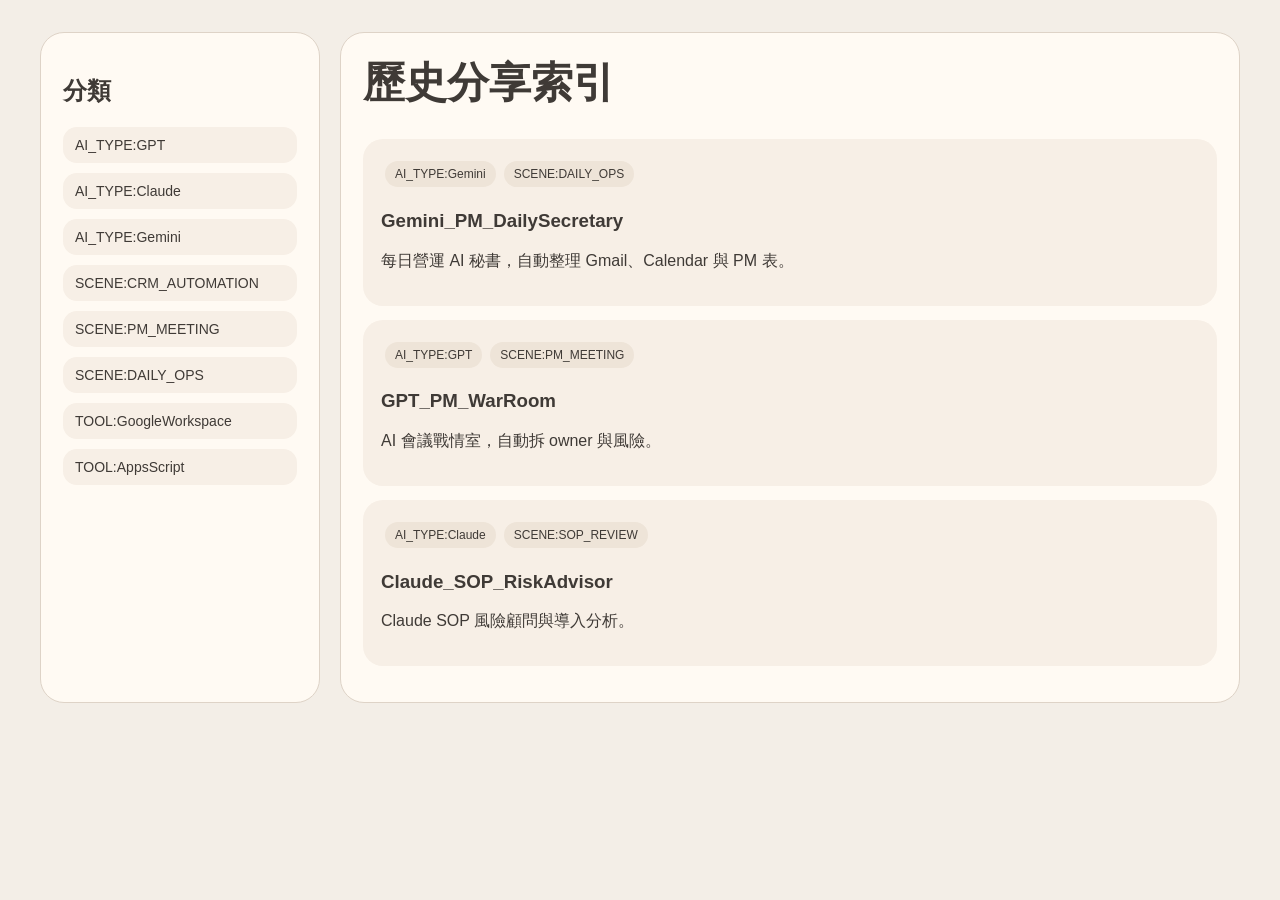
==== category.html @ 3e8bd2c6 "Add category index preview" ====
<!DOCTYPE html><html lang="zh-Hant"><head><meta charset="UTF-8"><meta name="viewport" content="width=device-width, initial-scale=1.0"><title>AI Trends Categories</title><style>body{font-family:-apple-system,BlinkMacSystemFont,'Segoe UI','Noto Sans TC',sans-serif;background:#f3eee7;color:#3f3a36;margin:0;padding:32px}.layout{display:grid;grid-template-columns:280px 1fr;gap:20px;max-width:1200px;margin:auto}.panel{background:#fffaf3;border:1px solid #ded3c7;border-radius:24px;padding:22px}.filter{background:#f7efe6;border-radius:14px;padding:10px 12px;margin-bottom:10px;font-size:14px}.card{background:#f7efe6;border-radius:20px;padding:18px;margin-bottom:14px}.tag{display:inline-block;background:#eee4d8;border-radius:999px;padding:6px 10px;margin:4px;font-size:12px}h1{font-size:42px;margin-top:0}@media(max-width:880px){.layout{grid-template-columns:1fr}}</style></head><body><div class="layout"><aside class="panel"><h2>分類</h2><div class="filter">AI_TYPE:GPT</div><div class="filter">AI_TYPE:Claude</div><div class="filter">AI_TYPE:Gemini</div><div class="filter">SCENE:CRM_AUTOMATION</div><div class="filter">SCENE:PM_MEETING</div><div class="filter">SCENE:DAILY_OPS</div><div class="filter">TOOL:GoogleWorkspace</div><div class="filter">TOOL:AppsScript</div></aside><main class="panel"><h1>歷史分享索引</h1><div class="card"><div class="tag">AI_TYPE:Gemini</div><div class="tag">SCENE:DAILY_OPS</div><h3>Gemini_PM_DailySecretary</h3><p>每日營運 AI 秘書，自動整理 Gmail、Calendar 與 PM 表。</p></div><div class="card"><div class="tag">AI_TYPE:GPT</div><div class="tag">SCENE:PM_MEETING</div><h3>GPT_PM_WarRoom</h3><p>AI 會議戰情室，自動拆 owner 與風險。</p></div><div class="card"><div class="tag">AI_TYPE:Claude</div><div class="tag">SCENE:SOP_REVIEW</div><h3>Claude_SOP_RiskAdvisor</h3><p>Claude SOP 風險顧問與導入分析。</p></div></main></div></body></html>
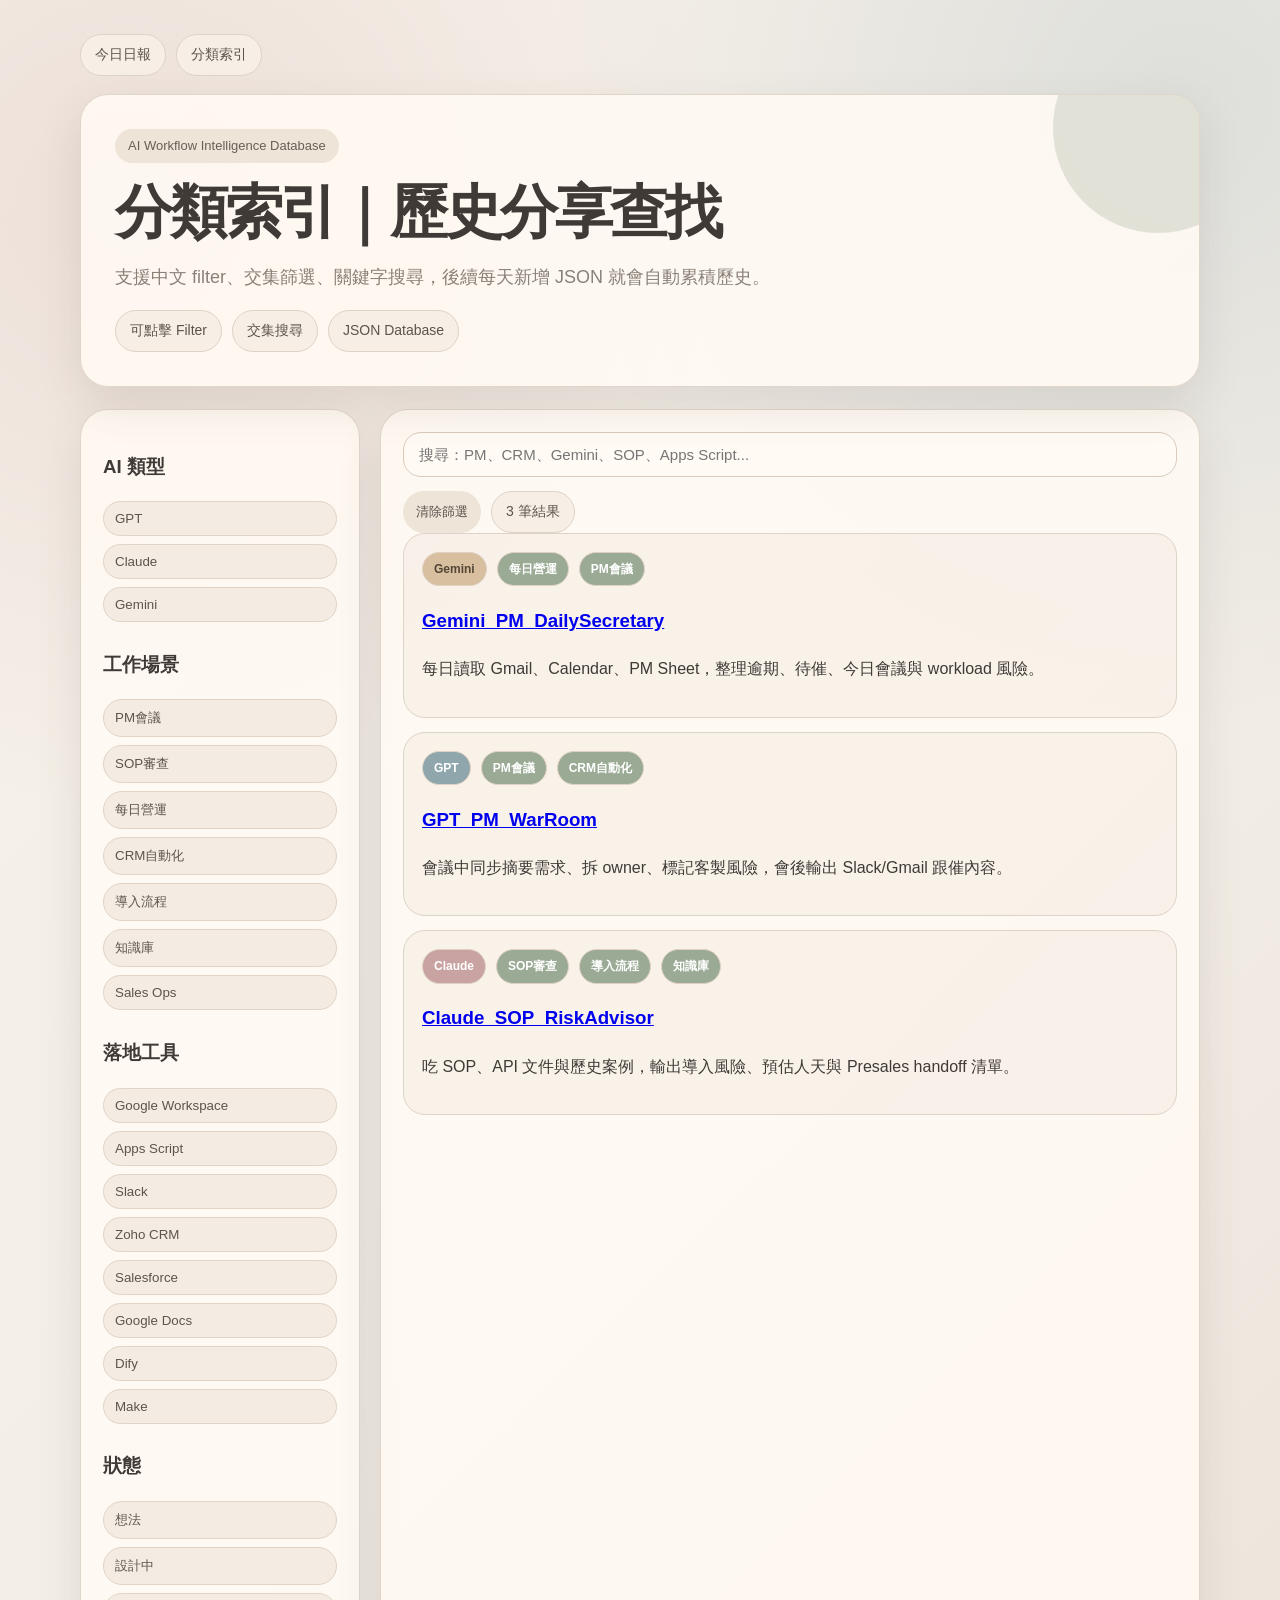
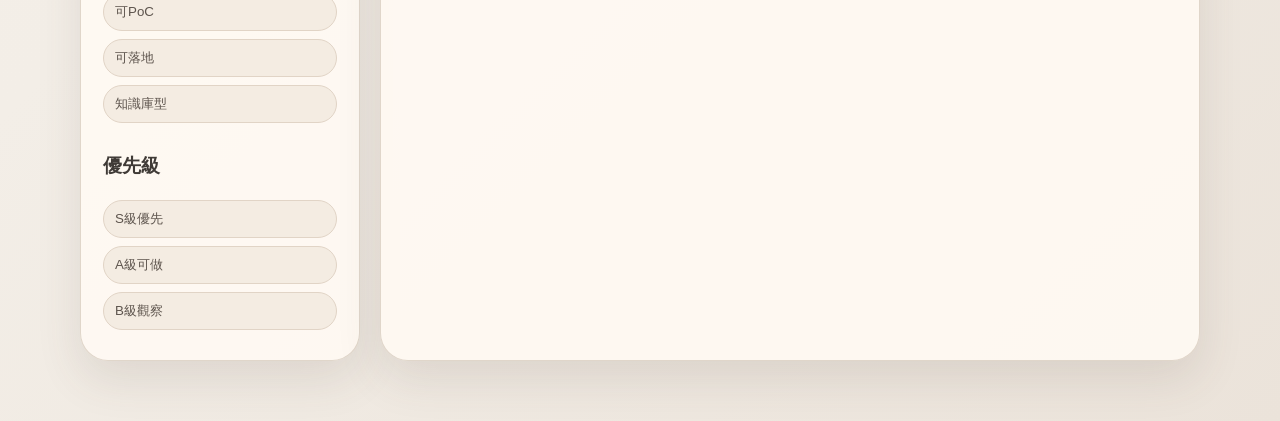
==== commit 10312d9c: "Upgrade category page to interactive v2" ====
--- a/category.html
+++ b/category.html
@@ -1 +1 @@
-<!DOCTYPE html><html lang="zh-Hant"><head><meta charset="UTF-8"><meta name="viewport" content="width=device-width, initial-scale=1.0"><title>AI Trends Categories</title><style>body{font-family:-apple-system,BlinkMacSystemFont,'Segoe UI','Noto Sans TC',sans-serif;background:#f3eee7;color:#3f3a36;margin:0;padding:32px}.layout{display:grid;grid-template-columns:280px 1fr;gap:20px;max-width:1200px;margin:auto}.panel{background:#fffaf3;border:1px solid #ded3c7;border-radius:24px;padding:22px}.filter{background:#f7efe6;border-radius:14px;padding:10px 12px;margin-bottom:10px;font-size:14px}.card{background:#f7efe6;border-radius:20px;padding:18px;margin-bottom:14px}.tag{display:inline-block;background:#eee4d8;border-radius:999px;padding:6px 10px;margin:4px;font-size:12px}h1{font-size:42px;margin-top:0}@media(max-width:880px){.layout{grid-template-columns:1fr}}</style></head><body><div class="layout"><aside class="panel"><h2>分類</h2><div class="filter">AI_TYPE:GPT</div><div class="filter">AI_TYPE:Claude</div><div class="filter">AI_TYPE:Gemini</div><div class="filter">SCENE:CRM_AUTOMATION</div><div class="filter">SCENE:PM_MEETING</div><div class="filter">SCENE:DAILY_OPS</div><div class="filter">TOOL:GoogleWorkspace</div><div class="filter">TOOL:AppsScript</div></aside><main class="panel"><h1>歷史分享索引</h1><div class="card"><div class="tag">AI_TYPE:Gemini</div><div class="tag">SCENE:DAILY_OPS</div><h3>Gemini_PM_DailySecretary</h3><p>每日營運 AI 秘書，自動整理 Gmail、Calendar 與 PM 表。</p></div><div class="card"><div class="tag">AI_TYPE:GPT</div><div class="tag">SCENE:PM_MEETING</div><h3>GPT_PM_WarRoom</h3><p>AI 會議戰情室，自動拆 owner 與風險。</p></div><div class="card"><div class="tag">AI_TYPE:Claude</div><div class="tag">SCENE:SOP_REVIEW</div><h3>Claude_SOP_RiskAdvisor</h3><p>Claude SOP 風險顧問與導入分析。</p></div></main></div></body></html>+<!DOCTYPE html><html lang="zh-Hant"><head><meta charset="UTF-8"><meta name="viewport" content="width=device-width,initial-scale=1.0"><title>分類索引｜AI Application Trends</title><link rel="stylesheet" href="assets/style.css"></head><body><main class="wrap"><nav class="nav"><a class="pill" href="index.html">今日日報</a><a class="pill" href="category.html">分類索引</a></nav><section class="hero"><div class="eyebrow">AI Workflow Intelligence Database</div><h1>分類索引｜歷史分享查找</h1><p class="sub">支援中文 filter、交集篩選、關鍵字搜尋，後續每天新增 JSON 就會自動累積歷史。</p><div class="meta"><span class="pill">可點擊 Filter</span><span class="pill">交集搜尋</span><span class="pill">JSON Database</span></div></section><section class="layout"><aside id="filterPanel" class="sidebar"></aside><section class="results"><input id="searchInput" class="searchbar" placeholder="搜尋：PM、CRM、Gemini、SOP、Apps Script..." /><div class="active-bar"><button id="clearBtn" class="btn">清除篩選</button><span id="resultCount" class="pill"></span></div><div id="results"></div></section></section></main><script src="assets/app.js"></script><script>renderCategory();</script></body></html>
--- a/assets/style.css
+++ b/assets/style.css
@@ -0,0 +1 @@
+:root{--bg:#f3eee7;--paper:#fffaf3;--ink:#3f3a36;--muted:#8a8178;--line:#ded3c7;--sage:#9aaa95;--blue:#8fa6ad;--rose:#c9a3a1;--sand:#d8bf9f;--deep:#5f6861;--shadow:0 18px 45px rgba(82,69,58,.12)}*{box-sizing:border-box}body{margin:0;font-family:-apple-system,BlinkMacSystemFont,"Segoe UI","Noto Sans TC","PingFang TC",sans-serif;background:radial-gradient(circle at 10% 10%,rgba(201,163,161,.22),transparent 28%),radial-gradient(circle at 92% 5%,rgba(143,166,173,.22),transparent 28%),linear-gradient(135deg,#f7f1e9 0%,var(--bg) 52%,#ebe3da 100%);color:var(--ink);line-height:1.7}.wrap{width:min(1120px,calc(100% - 32px));margin:0 auto;padding:34px 0 60px}.hero,.sidebar,.results,.card{background:rgba(255,250,243,.9);border:1px solid rgba(222,211,199,.92);box-shadow:var(--shadow);border-radius:28px}.hero{padding:34px;position:relative;overflow:hidden}.hero:after{content:"";position:absolute;width:210px;height:210px;right:-64px;top:-72px;background:rgba(154,170,149,.28);border-radius:50%}.eyebrow,.pill,.tag,.filter{display:inline-flex;align-items:center;border-radius:999px}.eyebrow{padding:6px 13px;background:#eee4d8;color:#695f57;font-size:13px}.pill{padding:8px 14px;font-size:14px;background:#f7efe6;border:1px solid var(--line);color:#5c534d;text-decoration:none}h1{margin:18px 0 10px;font-size:clamp(30px,5.5vw,58px);line-height:1.08;letter-spacing:-.05em}.sub{max-width:760px;color:var(--muted);font-size:18px}.nav,.meta,.top-tags,.active-bar{display:flex;gap:10px;flex-wrap:wrap}.nav{margin-bottom:18px}.layout{display:grid;grid-template-columns:280px 1fr;gap:20px;margin-top:22px}.sidebar,.results,.card{padding:22px}.grid{display:grid;grid-template-columns:repeat(3,1fr);gap:18px}.tag{padding:6px 11px;font-size:12px;font-weight:700;background:#eee4d8;color:#645a52;border:1px solid #dfd1c3}.tag.gpt{background:var(--blue);color:#fff}.tag.claude{background:var(--rose);color:#fff}.tag.gemini{background:var(--sand);color:#534636}.tag.scene{background:var(--sage);color:#fff}.tag.priority{background:var(--deep);color:#fff}.workflow{background:#f4ece2;border-radius:18px;padding:14px;margin:10px 0;border:1px dashed #d8c9ba}.filter{width:100%;justify-content:space-between;padding:9px 11px;margin-bottom:8px;background:#f4ece2;border:1px solid #e1d4c6;color:#5d544d;cursor:pointer}.filter.active{background:var(--deep);color:#fff}.searchbar{width:100%;border:1px solid #d9cabc;border-radius:18px;padding:13px 15px;background:#fffaf3;font-size:15px;margin-bottom:14px}.result-card{border:1px solid #ded3c7;border-radius:22px;padding:18px;background:rgba(247,239,230,.66);margin-bottom:14px}.btn{border:none;border-radius:999px;background:#eee4d8;color:#5c534d;padding:9px 13px;cursor:pointer}@media(max-width:880px){.grid,.layout{grid-template-columns:1fr}}
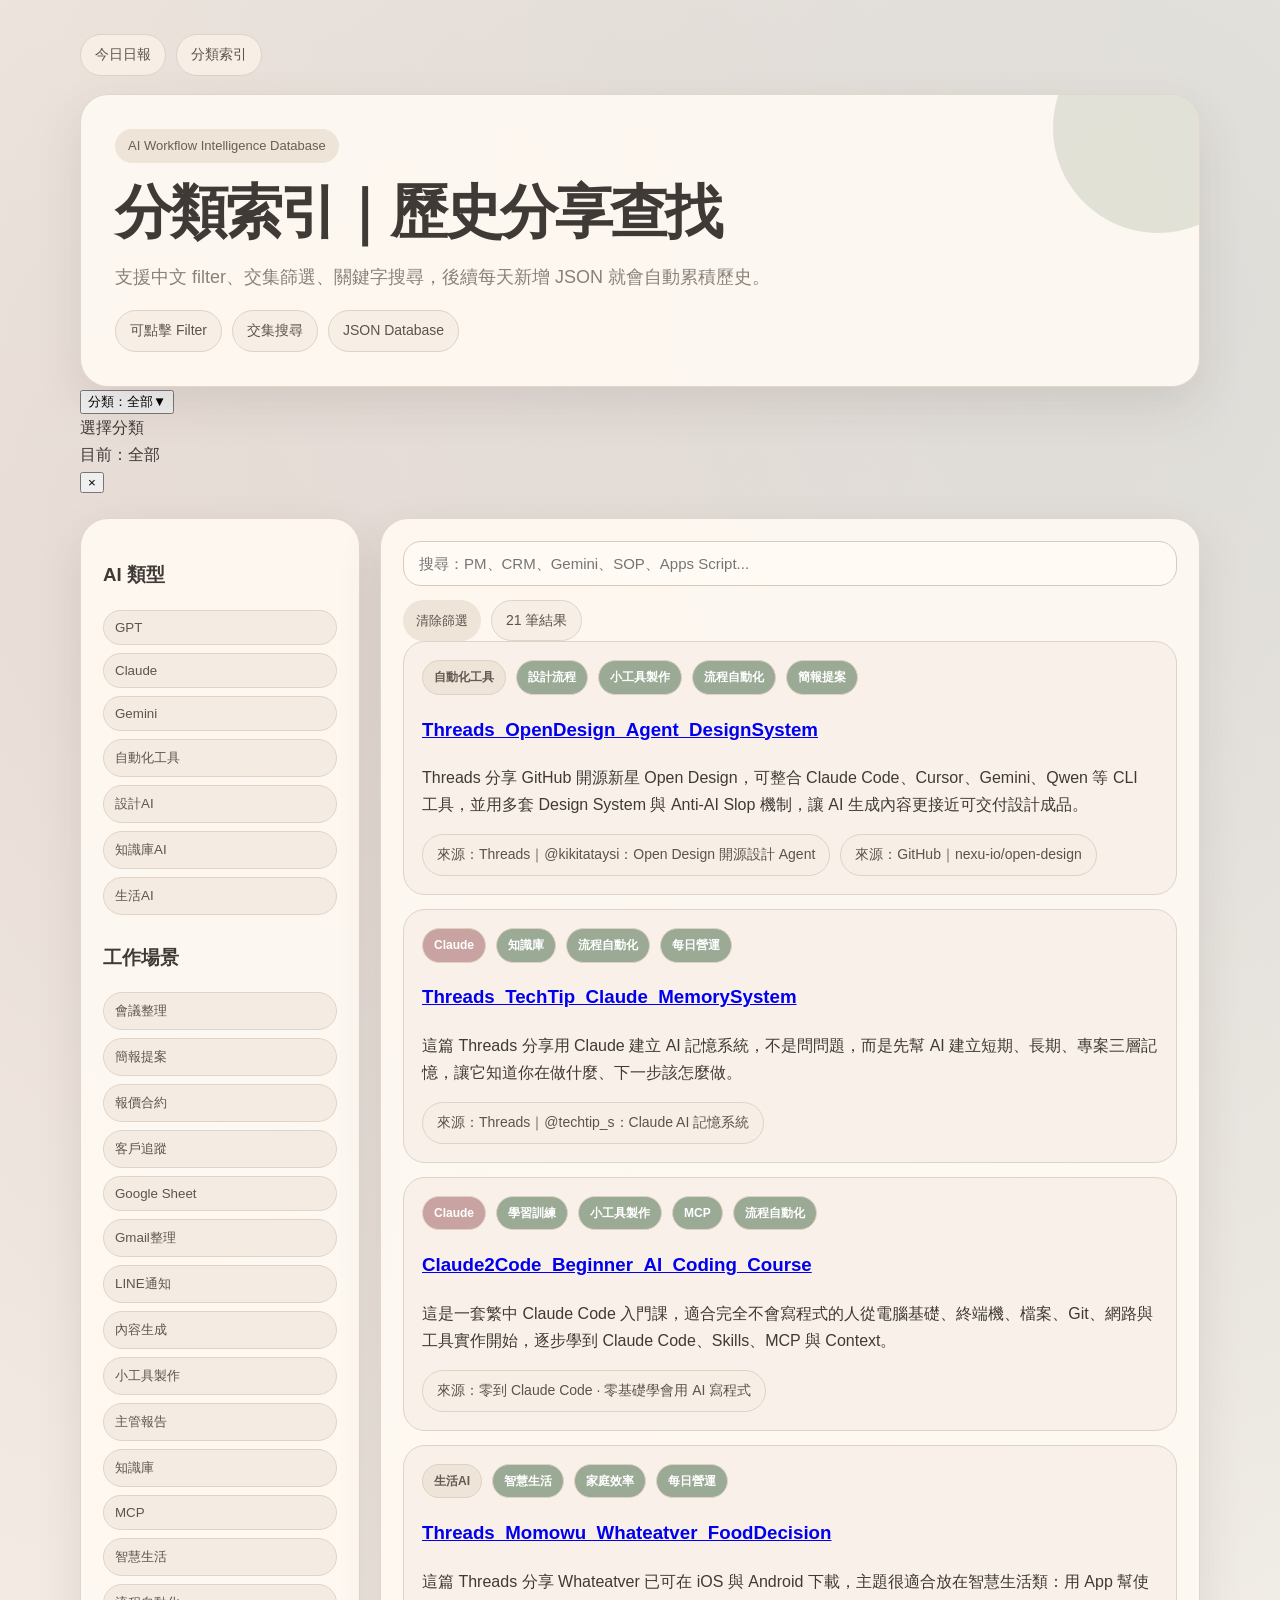
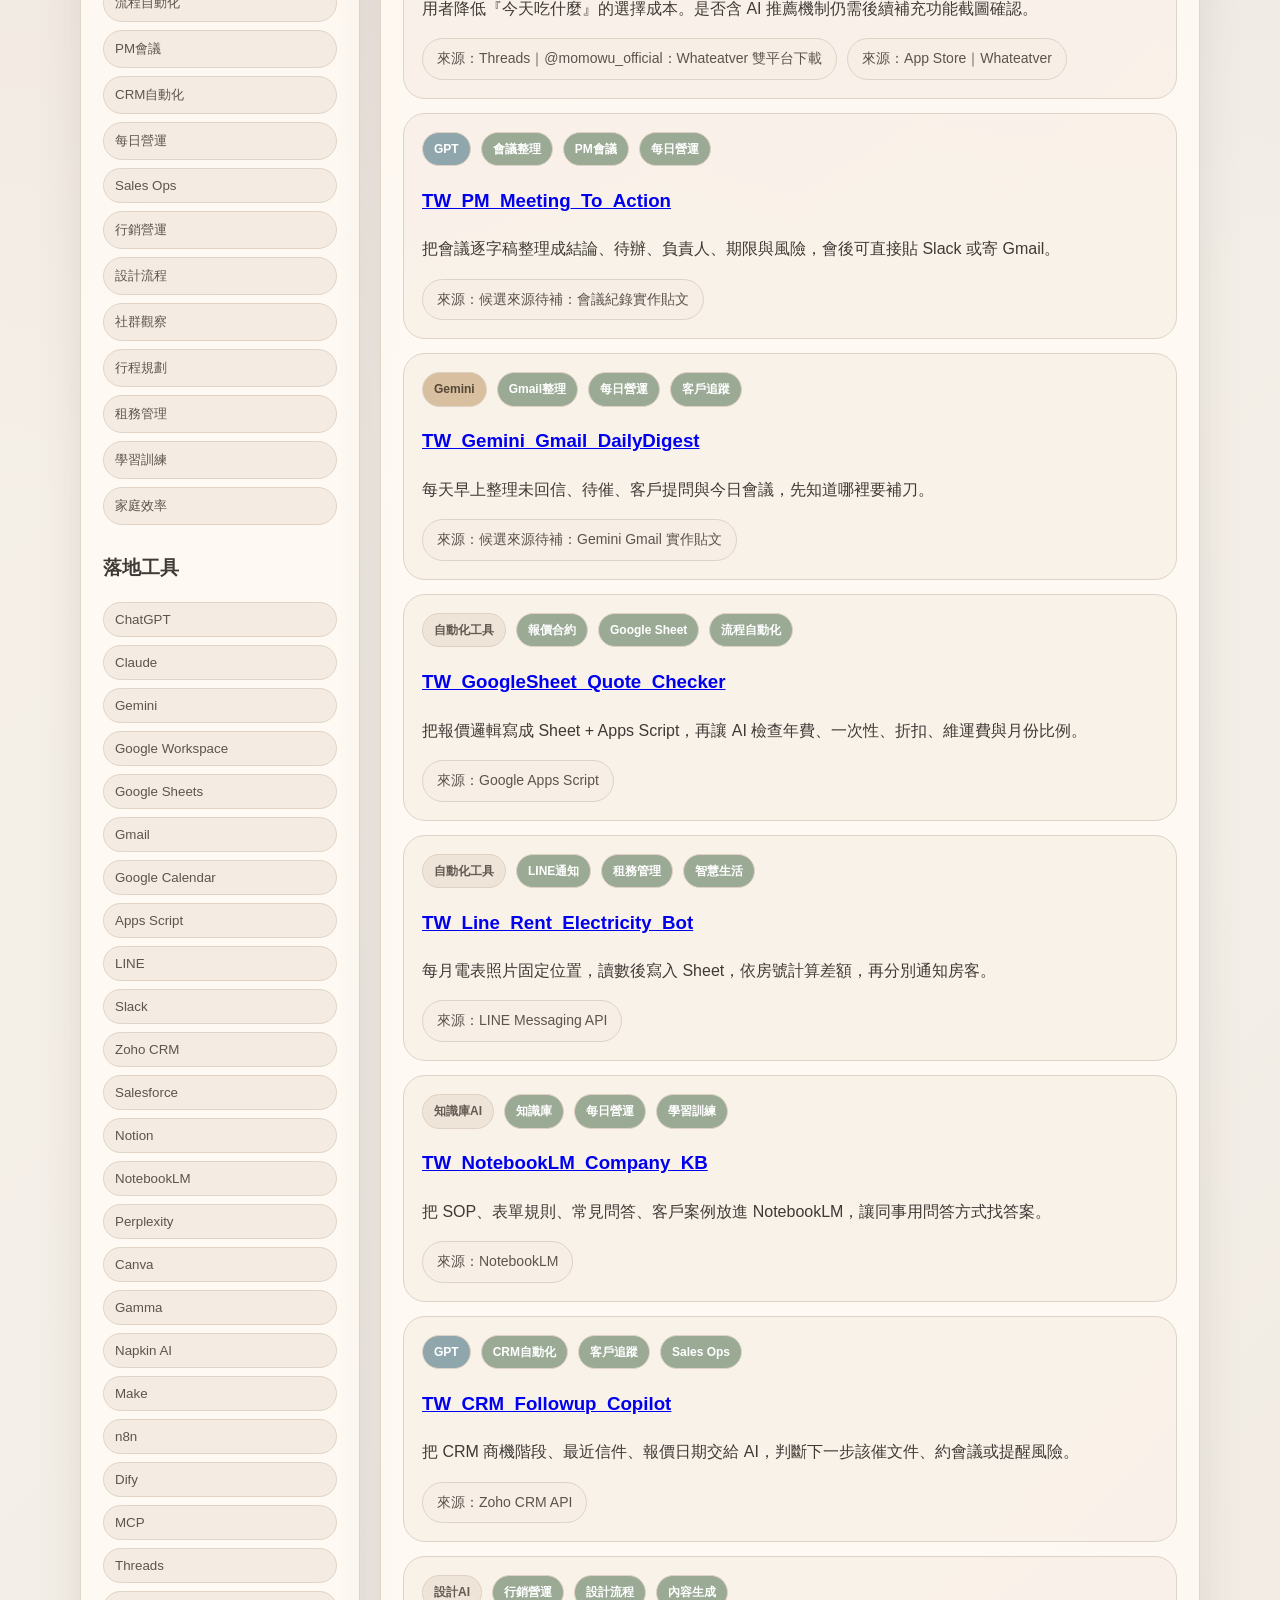
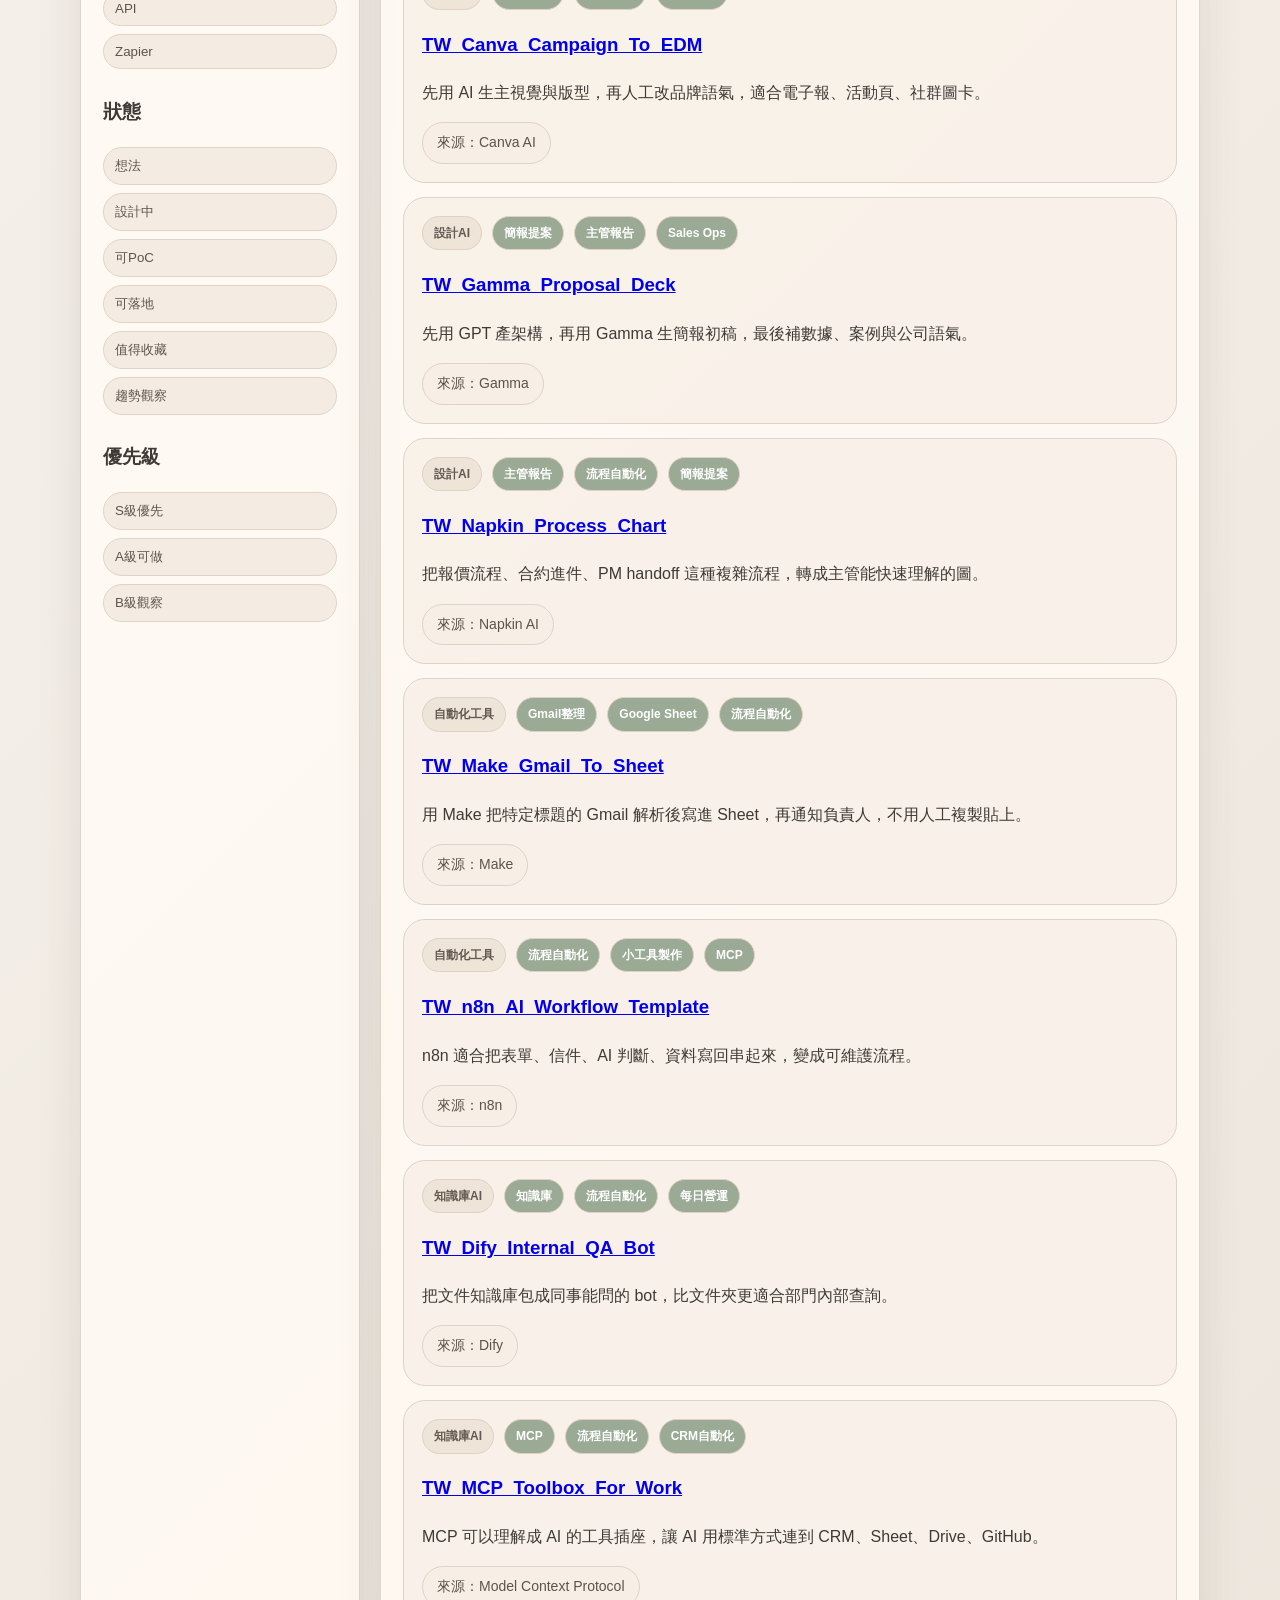
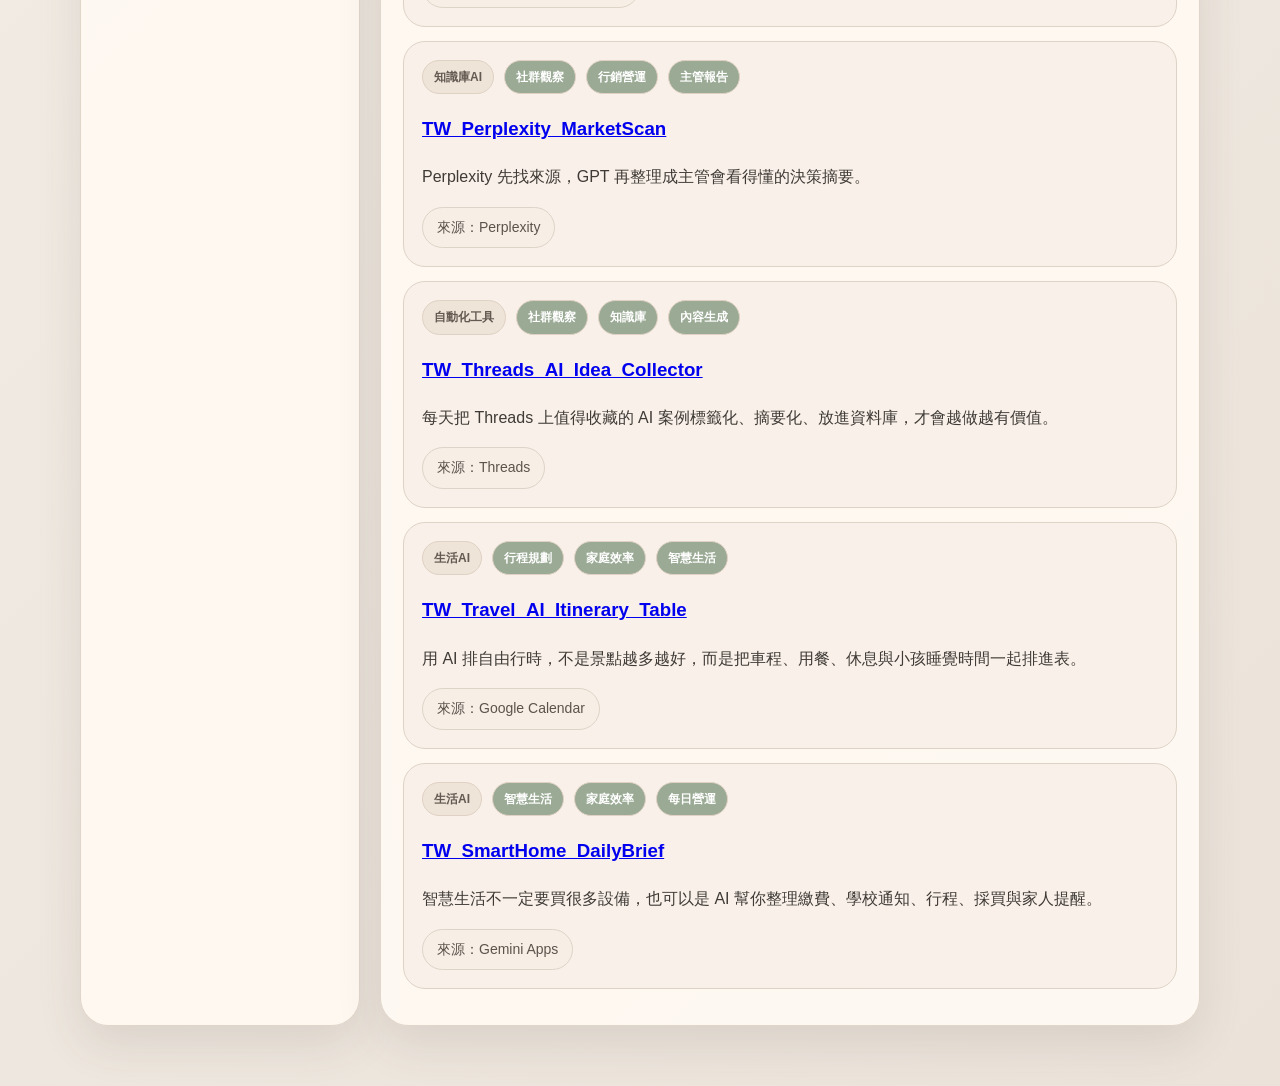
==== commit 19d009ec: "Add mobile bottom sheet filter markup" ====
--- a/category.html
+++ b/category.html
@@ -1 +1 @@
-<!DOCTYPE html><html lang="zh-Hant"><head><meta charset="UTF-8"><meta name="viewport" content="width=device-width,initial-scale=1.0"><title>分類索引｜AI Application Trends</title><link rel="stylesheet" href="assets/style.css"></head><body><main class="wrap"><nav class="nav"><a class="pill" href="index.html">今日日報</a><a class="pill" href="category.html">分類索引</a></nav><section class="hero"><div class="eyebrow">AI Workflow Intelligence Database</div><h1>分類索引｜歷史分享查找</h1><p class="sub">支援中文 filter、交集篩選、關鍵字搜尋，後續每天新增 JSON 就會自動累積歷史。</p><div class="meta"><span class="pill">可點擊 Filter</span><span class="pill">交集搜尋</span><span class="pill">JSON Database</span></div></section><section class="layout"><aside id="filterPanel" class="sidebar"></aside><section class="results"><input id="searchInput" class="searchbar" placeholder="搜尋：PM、CRM、Gemini、SOP、Apps Script..." /><div class="active-bar"><button id="clearBtn" class="btn">清除篩選</button><span id="resultCount" class="pill"></span></div><div id="results"></div></section></section></main><script src="assets/app.js"></script><script>renderCategory();</script></body></html>+<!DOCTYPE html><html lang="zh-Hant"><head><meta charset="UTF-8"><meta name="viewport" content="width=device-width,initial-scale=1.0"><title>分類索引｜AI Application Trends</title><link rel="stylesheet" href="assets/style.css"></head><body><main class="wrap"><nav class="nav"><a class="pill" href="index.html">今日日報</a><a class="pill" href="category.html">分類索引</a></nav><section class="hero"><div class="eyebrow">AI Workflow Intelligence Database</div><h1>分類索引｜歷史分享查找</h1><p class="sub">支援中文 filter、交集篩選、關鍵字搜尋，後續每天新增 JSON 就會自動累積歷史。</p><div class="meta"><span class="pill">可點擊 Filter</span><span class="pill">交集搜尋</span><span class="pill">JSON Database</span></div></section><button id="mobileFilterTrigger" class="mobile-filter-trigger" type="button"><span id="mobileFilterLabel">分類：全部</span><span class="mobile-filter-arrow">▼</span></button><div id="filterOverlay" class="filter-overlay"></div><section id="filterBottomSheet" class="filter-bottom-sheet" aria-hidden="true"><div class="filter-sheet-handle"></div><div class="filter-sheet-header"><div><div class="filter-sheet-title">選擇分類</div><div id="filterSheetSummary" class="filter-sheet-summary">目前：全部</div></div><button id="filterSheetClose" class="filter-sheet-close" type="button" aria-label="關閉分類選單">×</button></div><div id="filterSheetOptions" class="filter-sheet-options"></div></section><section class="layout"><aside id="filterPanel" class="sidebar"></aside><section class="results"><input id="searchInput" class="searchbar" placeholder="搜尋：PM、CRM、Gemini、SOP、Apps Script..." /><div class="active-bar"><button id="clearBtn" class="btn">清除篩選</button><span id="resultCount" class="pill"></span></div><div id="results"></div></section></section></main><script src="assets/app.js"></script><script>renderCategory();</script></body></html>
